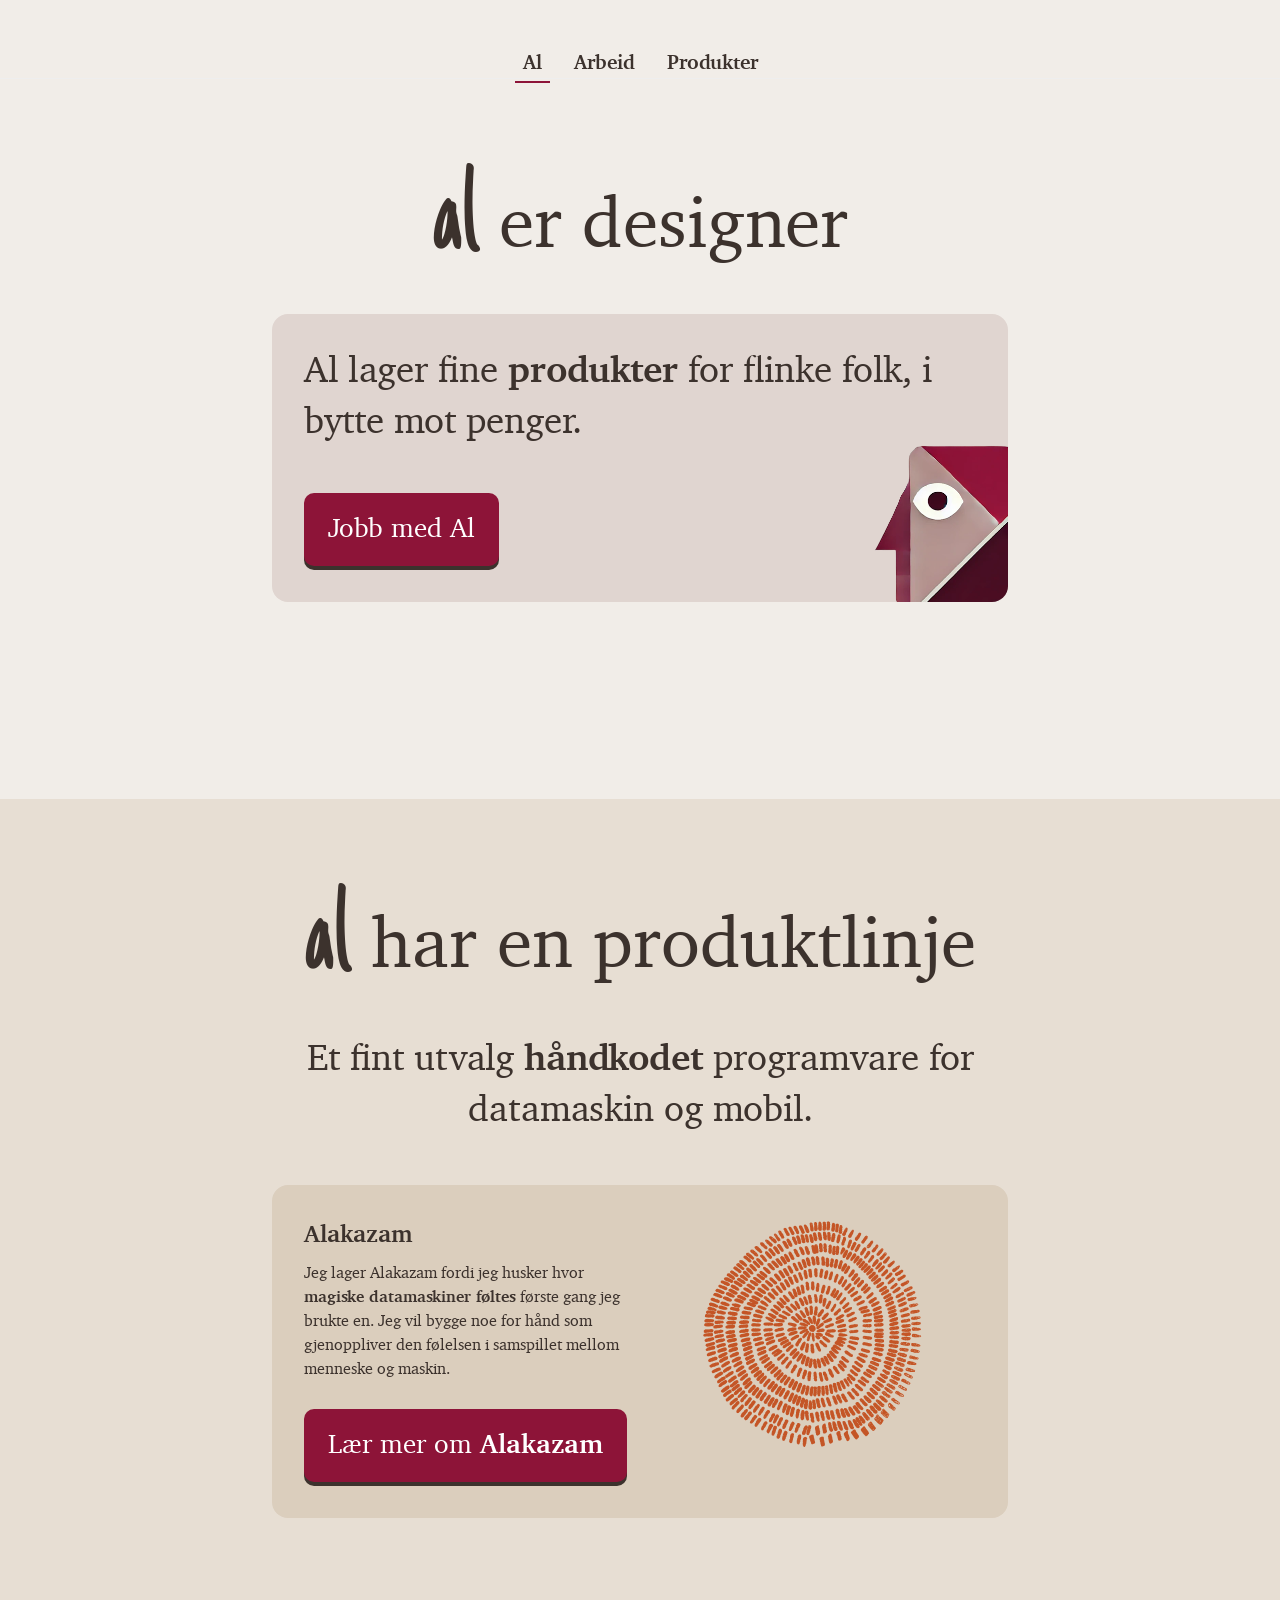
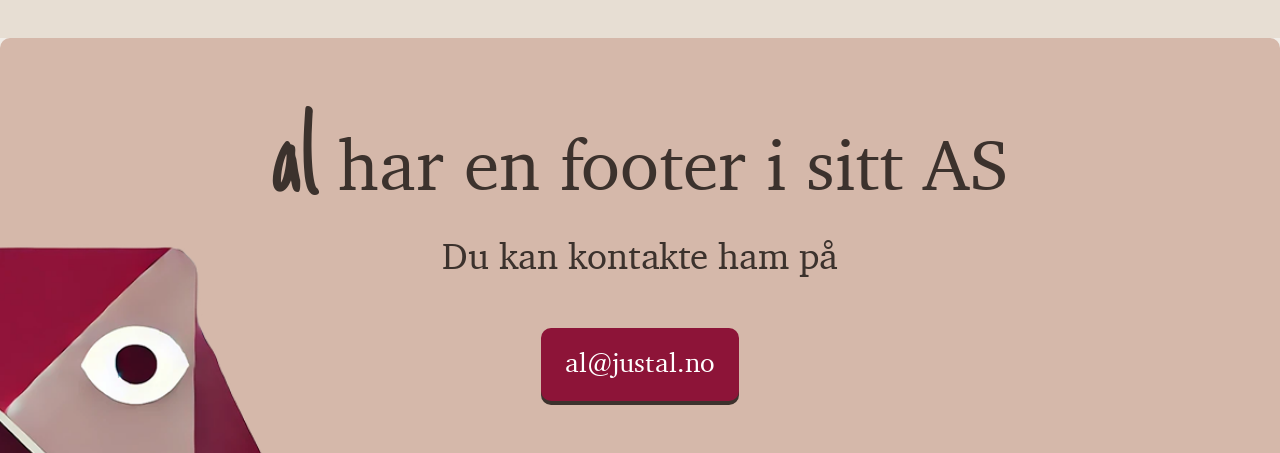
==== no/index.html @ 6697ef0c "SEO optimization, norwegian translation, and accesibility optimisation" ====
<!DOCTYPE html>
<html lang="no">
<head>
  <meta charset="UTF-8">
  <meta name="description" content="Al hjelper folk med å designe og bygge digitale produkter med klarhet, omtanke og kreativitet.">
  <meta name="viewport" content="width=device-width, initial-scale=1.0">
  <meta name="robots" content="index, follow">
  <link rel="canonical" href="https://justal.no/no/index.html">

  <meta property="og:title" content="Al – Produktdesign og brukerinnsikt">
  <meta property="og:description" content="UX-design, innsiktsarbeid og håndlagde digitale verktøy fra Al.">
  <meta property="og:url" content="https://justal.no/no/index.html">
  <meta property="og:type" content="website">
  <meta property="og:image" content="https://justal.no/assets/og-image.jpg">

  <meta name="twitter:card" content="summary_large_image">
  <meta name="twitter:title" content="Al – Produktdesign og brukerinnsikt">
  <meta name="twitter:description" content="UX-design, innsiktsarbeid og håndlagde digitale verktøy fra Al.">
  <meta name="twitter:image" content="https://justal.no/assets/og-image.jpg">

  <link rel="icon" type="image/png" href="/images/favicon-96x96.png" sizes="96x96" />
  <link rel="icon" type="image/svg+xml" href="/images/favicon.svg" />
  <link rel="shortcut icon" href="/images/favicon.ico" />
  <link rel="apple-touch-icon" sizes="180x180" href="/images/apple-touch-icon.png" />
  
  <link rel="manifest" href="/site.webmanifest">
  
  <title>Om Al – UX, Produktdesign og Produkttenkning</title>

  
  
  <!-- Main CSS -->
  <link href="https://calendar.google.com/calendar/scheduling-button-script.css" rel="stylesheet">
  <link rel="stylesheet" href="/css/variables.css">
  <link rel="stylesheet" href="/css/typography.css">
  <link rel="stylesheet" href="/css/style.css">
  

  <script type="application/ld+json">
    {
      "@context": "https://schema.org",
      "@type": "Organization",
      "name": "Al",
      "url": "https://justal.no/no",
      "logo": "https://justal.no/images/og-image.jpg",
      "contactPoint": {
        "@type": "ContactPoint",
        "email": "al@justal.no",
        "contactType": "Customer Support",
        "availableLanguage": ["Norwegian", "English"]
      }
    }
</script>   
</head>
<body>
  <a class="skip-to-content" href="#page-content">Hopp til hovedinnhold</a>
  
  <header role="banner">
    <nav role="navigation" aria-label="Hovednavigasjon">
      <ul>
        <li><a href="/no/index.html" class="focused-link">Al</a></li>
        <li><a href="/no/arbeid.html">Arbeid</a></li>
        <li><a href="/no/produkter.html">Produkter</a></li>
      </ul>
    </nav>
  </header>
  
  <main id="page-content" role="main" tabindex="-1" aria-labelledby="page-title">
    
    <!-- MVP stamp -->
    <!--<img 
      class="mvp-image" 
      src="/images/mvp.png" 
      alt="Bilde som symboliserer at denne nettsiden er en minimum levedyktig side"
    /> -->

    
    <section aria-labelledby="al-is-a-designer" class="al-is-a-designer">
      <div class="container">
        <h1 id="al-is-a-designer" class="mixed-header">
          <span class="brand-al">al</span> er <span class="regular-font">designer</span>
        </h1>
      
        <div class="promo-box" role="region" aria-labelledby="promo-box-title">
          <!-- Visually hidden heading if needed for screen readers, or keep it visible if you prefer -->
          <h3 id="promo-box-title" class="sr-only">Als tilbud</h3>
      
          <p class="promo-text">
            Al lager fine <b>produkter</b> for flinke folk, i bytte mot penger.
          </p>
          
          <div class="internal-link">
            <a href="/no/arbeid.html" class="btn work-with-al">
              Jobb med Al
            </a>
          </div>
          
      
          <!-- The image that sits at bottom-right, partially hidden -->
          <img 
            class="promo-image" 
            src="/images/als-face.png" 
            alt="Illustrasjon av Al som titter frem nede i høyre hjørne"
          />
        </div>
      </div>
      </section>


      <!--
      <section aria-labelledby="part of koolektivet" class="part-of-koolas">
        <div class="container">
          <h2 id="section-title" class="mixed-header">
           
            <span class="brand-al">al</span> er en del av <span class="regular-font">Koolas</span>
          </h2>
          <p class="promo-text centered-text">Et <b>kult kollektiv</b> av skapere som lager produkter i bytte mot penger</p>
          <div class="centered">
            <a href="/no/arbeid.html" class="secondary-button check-out-koolektivet">
              Sjekk ut koolas
            </a>
            <small class="fine-print centered-text" style="margin-top: 1rem;">Bare hvis du er interessert i de beste <br> kvalitetsproduktene tilgjengelig</small> 

          </div>
          
        </div>
      </section>

    -->   

      <section class="al-has-a-product-line" aria-labelledby="Al has a product line">
        <div class="container">

          <h2 id="section-title" class="mixed-header">
            <span class="brand-al">al</span> har en <span class="regular-font">produktlinje</span>
          </h2>
          <p class="promo-text centered-text">
            Et fint utvalg <b>håndkodet</b> programvare for datamaskin og mobil. 
          </p>


          <div class="flex-container">
            <div class="promo-box-small flex-container" role="region" aria-labelledby="promo-box-title" style="background-color:#DBCEBD;">
              <div class="box">
                 <!-- Visually hidden heading if needed for screen readers, or keep it visible if you prefer -->
                <h3 id="promo-box-title" class="sr-only">Als tilbud</h3>
          
                <h3>
                  Alakazam
                </h3>
                <p class="">
                  Jeg lager Alakazam fordi jeg husker hvor <b>magiske datamaskiner føltes</b> første gang jeg brukte en. Jeg vil bygge noe for hånd som gjenoppliver den følelsen i samspillet mellom menneske og maskin.
                </p>
                <a href="/no/produkter.html" class="btn check-out-koolektivet" style="margin-top: 1rem;">
                  Lær mer om <b>Alakazam</b>
                </a>
              </div>
              <div class="box centered-text">
                <img 
                  class="product-image" 
                  src="/images/alakazam.png" 
                  alt="Illustrasjon av Alakazam – et magisk, digitalt produkt laget av Al"
                />
              </div> 
            </div>
          </div>
          <div class="centered">
            
          </div>
        </div>

  

</section>

</main>

<footer role="contentinfo" aria-labelledby="footer-heading">
  <h2 id="footer-heading" class="mixed-header" style="margin-bottom: 0">
    <span class="brand-al">al</span> har en footer i sitt <span class="regular-font">AS</span>
  </h2>
  <p class="promo-text centered-text">Du kan kontakte ham på</p>
  <a href="mailto:al@justal.no" class="btn check-out-koolektivet">
    al@justal.no
  </a>

  <!-- footer image -->
  <img 
    class="footer-image" 
    src="/images/als-face.png" 
    alt="Illustrasjon av Al nederst på siden som en visuell signatur"
  />
</footer>

</body>
</html>
---- css/variables.css ----
/* -----------------------------------------------------
   1) Root-Level CSS Variables (Custom Properties)
   ----------------------------------------------------- */
   :root {
    /* Colors */
    --color-bg: #F1EDE8;
    --color-bg-secondary: #E7DED3; 
    --color-bg-tertiary: #D5B8AA;
    
    --color-raised-bg: #E0D5D0; 
    --color-text: #3C322D;
    --color-text-secondary: #3C322D; 
    --color-primary: #3C322D;
    --color-secondary: #ff6600;
    --color-accent: #8D1438;
    --color-footer-bg: #E0D5D0;
  
    /* Typography (font families, sizes) */
    --font-primary: 'XCharter', Georgia, "Times New Roman", Times, serif;
    --font-secondary: /* TODO: Replace with Figma Hand alternative when found */ 
                    system-ui, -apple-system, BlinkMacSystemFont, "Segoe UI",
                    Roboto, "Helvetica Neue", Arial, sans-serif;
  
    /* Base font sizes */
    --font-size-base: 16px; 
    --font-size-s:  0.75rem; 
    --font-size-h1: 4.5rem;
    --font-size-h2: 4.5rem;
    --font-size-h3: 1.5rem;
    --font-size-h4: 1.25rem;
    --promo-text: 2.3rem;
    --button-text: 1.7rem;
  
    /* Spacing */
    --spacing-xxs: 0.25rem;
    --spacing-xs: 0.5rem;
    --spacing-sm: 1rem;
    --spacing-md: 1.5rem;
    --spacing-lg: 2rem;
    --spacing-xl: 3rem;
    --spacing-xxl: 5rem;
  
    /* Breakpoints */
    --bp-mobile: 480px;
    --bp-tablet: 768px;
    --bp-desktop: 1024px;
    --bp-large-desktop: 1440px;

    /*container*/
    --container-width: 1000px;
  }

  @media (max-width: 768px) {
    :root {

      --font-size-s:  0.75rem; 
      --font-size-h1: 3.5rem;
      --font-size-h2: 3.5rem;
      --font-size-h3: 1rem;
      --font-size-h4: 1.25rem;
      --button-text: 1.3rem;
      --promo-text: 2rem;

    }
  }
  
  /* Mobile: max width 480px */
  @media (max-width: 480px) {
    :root {
      --font-size-s:  0.75rem; 
      --font-size-h1: 2.5rem;
      --font-size-h2: 2.5rem;
      --font-size-h3: 1.2rem;
      --font-size-h4: 1.25rem;
      --button-text: 1.3rem;
      --promo-text: 1.5rem;
    }

    .footer-image { 
      -webkit-transform: scaleX(-1);
      transform: scaleX(-1);
      position: relative; 
      left: -3rem; 
      bottom: -10rem; 
      width: 5rem; 
  
    }
  }
  
  /* Very small phones: max width 360px */
  @media (max-width: 360px) {
    :root {
      --font-size-s:  0.75rem; 
      --font-size-h1: 2rem;
      --font-size-h2: 2rem;
      --font-size-h3: 1.2rem;
      --font-size-h4: 1.25rem;
      --button-text: 1.3rem;
      --promo-text: 1.5rem;

      --button-text: 1rem;
      --promo-text: 1.5rem;
    }
  }

  /* -----------------------------------------------------
     2) Basic Resets / Global
     ----------------------------------------------------- */
  * {
    margin: 0;
    padding: 0;
    box-sizing: border-box;
  }

  html {
    font-size: var(--font-size-base);
    background: var(--color-bg);
    color: var(--color-text);
  }

  body {
    margin: 0 auto;

  }

  /* -----------------------------------------------------
---- css/typography.css ----
/* -----------------------------------------------------
   1) Font Faces
   ----------------------------------------------------- */

/* XCharter Font Faces */
@font-face {
    font-family: 'XCharter';
    src: url('../fonts/xcharter-roman-webfont.woff2') format('woff2'),
         url('../fonts/xcharter-roman-webfont.woff') format('woff');
    font-weight: normal;
    font-style: normal;
}

@font-face {
    font-family: 'XCharter';
    src: url('../fonts/xcharter-italic-webfont.woff2') format('woff2'),
         url('../fonts/xcharter-italic-webfont.woff') format('woff');
    font-weight: normal;
    font-style: italic;
}

@font-face {
    font-family: 'XCharter';
    src: url('../fonts/xcharter-bold-webfont.woff2') format('woff2'),
         url('../fonts/xcharter-bold-webfont.woff') format('woff');
    font-weight: bold;
    font-style: normal;
}

@font-face {
    font-family: 'XCharter';
    src: url('../fonts/xcharter-bolditalic-webfont.woff2') format('woff2'),
         url('../fonts/xcharter-bolditalic-webfont.woff') format('woff');
    font-weight: bold;
    font-style: italic;
}

@font-face {
    font-family: 'XCharter';
    src: url('../fonts/xcharter-slanted-webfont.woff2') format('woff2'),
         url('../fonts/xcharter-slanted-webfont.woff') format('woff');
    font-weight: normal;
    font-style: oblique;
}

@font-face {
    font-family: 'XCharter';
    src: url('../fonts/xcharter-boldslanted-webfont.woff2') format('woff2'),
         url('../fonts/xcharter-boldslanted-webfont.woff') format('woff');
    font-weight: bold;
    font-style: oblique;
}

@font-face {
    font-family: 'JustAnotherHand';
    src: url('../fonts/justanotherhand-regular-webfont.woff2') format('woff2'),
         url('../fonts/justanotherhand-regular-webfont.woff') format('woff');
    font-weight: bold;
    font-style: oblique;
}

/* -----------------------------------------------------
   2) Typography
   ----------------------------------------------------- */
---- css/style.css ----
/* -----------------------------------------------------
     2) Basic Resets / Global
     ----------------------------------------------------- */
  * {
    margin: 0;
    padding: 0;
    box-sizing: border-box;
  }

  .mvp-image {
    position: absolute; 
    top: 3rem; 
    right: 3rem; 
    width: 8rem;
  }
  
  html {
    font-size: var(--font-size-base);
    background: var(--color-bg);
    color: var(--color-text);
  }
  
  body {
    font-family: var(--font-primary);
    line-height: 1.5;
  }

  section { 
    padding-top: 4rem;
    padding-bottom: 4rem;
  }
  
  section:last-of-type {
    /* Styles here apply only to the last <section> on the page */
    margin-bottom: 0;

  }

  /* A class for our skip link */
  .skip-to-content {
    position: absolute;
    top: -999px;
    left: -999px;
    background: var(--color-primary);
    color: #fff;
    padding: var(--spacing-xs);
    z-index: 1000;
  }
  .skip-to-content:focus {
    top: 0;
    left: 0;
  }
  
  /* -----------------------------------------------------
     3) Header & Nav
     ----------------------------------------------------- */
  header {
    padding-top: var(--spacing-xl);
    background: var(--color-bg);
    border-bottom: 1px solid #eee;
  }
  
  nav ul {
    text-align: center;
    display: flex;
    justify-content: center;
    gap: var(--spacing-sm);
    list-style: none;
    padding-left: 0;
  }
  
  nav a {
    text-decoration: none;
    font-size: var(--font-size-h4);
    font-weight: 600;
    color: var(--color-text);
    padding: var(--spacing-xs) var(--spacing-xs);


    transform: translateY(0); /* Initial position */
    transition: 
    transform 0.3s cubic-bezier(0.34, 1.56, 0.64, 1), 
    box-shadow 0.3s cubic-bezier(0.34, 1.56, 0.64, 1), 
    background-color 0.2s ease-out;
  }

  .focused-link { 

    -webkit-box-shadow: 0px 2px 0px 0px var(--color-accent);
    -moz-box-shadow: 0px 2px 0px 0px var(--color-accent);
    box-shadow: 0px 2px 0px 0px var(--color-accent);

    transform: translateY(0px);
  }


  nav a:hover,
  nav a:focus {
    -webkit-box-shadow: 0px 2px 0px 0px var(--color-accent);
    -moz-box-shadow: 0px 2px 0px 0px var(--color-accent);
    box-shadow: 0px 2px 0px 0px var(--color-accent);

    transform: translateY(0px);
  }
  
  /* -----------------------------------------------------
     4) Main Content
     ----------------------------------------------------- */
  main {
    /*padding: var(--spacing-md);*/
    transition: opacity 0.3s ease-out; /* for fade animations */
    overflow: hidden;
  }
  
  /* Fade-out class for transitions */
  .fade-out {
    opacity: 0;
  }

  .container {
    max-width: 800px; /* Adjust as needed */
    width: 90%; /* Responsive: scales down nicely on smaller screens */
    margin: 0 auto; /* Centers horizontally */
    padding-left: 2rem; /* Adjust padding to your taste */
    padding-right: 2rem; /* Adjust padding to your taste */
    box-sizing: border-box; /* Includes padding in total width */
  }

  .centered {
    width: 100%;
    display: inline-block;
    text-align: center;
  }

  .centered-text {
    text-align: center;
  }
  
  /* Headings */
  h1 {
    font-size: var(--font-size-h1);
    margin-bottom: var(--spacing-lg);
  }
  h2 {
    font-size: var(--font-size-h2);
    margin-bottom: var(--spacing-sm);
  }
  h3 {
    font-size: var(--font-size-h3);
    margin-bottom: var(--spacing-xs);
  }
  p {
    margin-bottom: var(--spacing-sm);
  }

  .promo-text {
    font-size: var(--promo-text); /* slightly smaller than your big headers, but still large */
    margin-bottom: var(--spacing-xl);
    line-height: 1.4;
  }
  
  figure {
    margin: var(--spacing-sm) 0;
  }
  figcaption {
    font-size: 0.875rem;
    color: #666;
  }

  .fine-print {
    font-size: var(--font-size-s);
    font-weight: 100;
    color: var(--color-text-secondary); 
    display: block; 
    margin-top: 0.25rem; 
  }
  
  /* -----------------------------------------------------
     5) Footer
     ----------------------------------------------------- */
  footer {
    position:relative;
    overflow: hidden;
    background: var(--color-bg-tertiary);
    padding: var(--spacing-xl);
    text-align: center;
    border-radius: 10px 10px 0 0 ;
  }
  #year {
    font-weight: 600;
  }
  
  /* -----------------------------------------------------
     6) Media Queries
     ----------------------------------------------------- */
  /* Tablet and up */
  @media screen and (min-width: var(--bp-tablet)) {
    nav ul {
      gap: var(--spacing-md);
    }
    main {
      padding: var(--spacing-lg);
    }
    h1 {
      font-size: calc(var(--font-size-h1) * 1.1);
    }
  }
  
  /* Desktop and up */
  @media screen and (min-width: var(--bp-desktop)) {
    header {
      display: flex;
      align-items: center;
      justify-content: space-between;
    }
    
    nav ul {
      gap: var(--spacing-lg);
    }
    
    h1 {
      font-size: calc(var(--font-size-h1) * 1.2);
    }
  }
  
  /* Large Desktop */
  @media screen and (min-width: var(--bp-large-desktop)) {
    h1 {
      font-size: calc(var(--font-size-h1) * 1.3);
    }
  }



  /* 1) MIXED-FONT HEADER 
   - "AL" in Figma Hand, rest in Lava Devanagari (or your chosen body font) */

.mixed-header {
    font-size: var(--font-size-h1); /* or bigger if you prefer */
    font-weight: 100; 
    margin-bottom: var(--spacing-md);
    line-height: 1.2; /* to give it a bold, large look */
    text-align: center;
  }
  
  .mixed-header .brand-al {
    /* Figma Hand for "AL" */
    font-family: 'JustAnotherHand', cursive; /* Replace with your actual @font-face or external link */
    font-weight: 700; /* If needed. Adjust to your preference. */
    font-size: calc(var(--font-size-h1) * 1.7);
  }
  
  .mixed-header .regular-font {
    /* Lava Devanagari or your normal font */
    font-family: 'Lava Devanagari', var(--font-primary), sans-serif;
    font-weight: 500;
  }
  
  /* 2) PROMO BOX CONTAINER */
  
  .promo-box {
    position: relative;
    background: var(--color-raised-bg);
    border-radius: 1rem; /* Rounded corners */
    padding: var(--spacing-lg);


    overflow: hidden;
  }

  .promo-box-small {
    background: var(--color-raised-bg);
    border-radius: 1rem; /* Rounded corners */
    padding: var(--spacing-lg);
    margin-bottom: var(--spacing-lg);

    overflow: hidden;

    box-sizing: border-box;

    flex: 1;

    
  }

  .box {
    flex:1; 
  }

  .flex-container > * {
  }

  .flex-container {  
    width: 100%;

    display:flex; 
    gap: 1rem;
  }

  .service-container {
    text-align: center;
    flex: 1;
    padding: var(--spacing-md);
  }

  /*
    Spacing between sections
  */

  .space-above {
    margin-top: var(--spacing-lg);
  }
  
  
  
  /* 3) BUTTON STYLING 
     - A general .btn class if you're repeating this style across the site 
     - Then .work-with-al if you want further variations. */
  
  .secondary-button {
    display: inline-block;
    text-decoration: none;
    padding: var(--spacing-sm) var(--spacing-md);
    border: none;
    border-radius: 10px;
    font-weight: 200;
    font-size: var(--button-text);
    cursor: pointer;

    /* Example color scheme: brand color background, white text. */
    background-color: var(--color-primary);
    color: #fff;

    -webkit-box-shadow: 0px 0px 0px 0px #3C322D;
    -moz-box-shadow: 0px 0px 0px 0px #3C322D;
    box-shadow: 0px 0px 0px 0px #3C322D;

    transform: translateY(0); /* Initial position */
    transition: 
    transform 0.3s cubic-bezier(0.34, 1.56, 0.64, 1), 
    box-shadow 0.3s cubic-bezier(0.34, 1.56, 0.64, 1), 
    background-color 0.2s ease-out;
  }
  .btn {
    display: inline-block;
    text-decoration: none;
    padding: var(--spacing-sm) var(--spacing-md);
    border: none;
    border-radius: 10px;
    font-weight: 200;
    font-size: var(--button-text);
    cursor: pointer;

    /* Example color scheme: brand color background, white text. */
    background-color: var(--color-primary);
    color: #fff;

    -webkit-box-shadow: 0px 0px 0px 0px #3C322D;
    -moz-box-shadow: 0px 0px 0px 0px #3C322D;
    box-shadow: 0px 0px 0px 0px #3C322D;

    background-color: var(--color-accent);

    -webkit-box-shadow: 0px 4px 0px 0px #3C322D;
    -moz-box-shadow: 0px 4px 0px 0px #3C322D;
    box-shadow: 0px 4px 0px 0px #3C322D;

    transform: translateY(-4px);

    
  }
  
  .btn:hover,
  .btn:focus {
    background-color: var(--color-accent);

    -webkit-box-shadow: 0px 4px 0px 0px #3C322D;
    -moz-box-shadow: 0px 4px 0px 0px #3C322D;
    box-shadow: 0px 4px 0px 0px #3C322D;

    transform: translateY(-4px); /* Moves button slightly upwards */

  }
  
  /* .work-with-al specifically if you want different color/size: */
  .work-with-al {
    /* optional overrides, e.g.:
    background-color: var(--color-accent);
    min-width: 160px; 
    */
  }
  
  /* 4) PEEKING IMAGE 
     - Place it in bottom-right corner, partially out of the container */
  
  .promo-image {
    position: absolute;
    bottom: -1rem;  /* move the image partially out of the container */
    right: -1rem;   /* likewise for the right side */
    width: 150px;   /* adjust as needed */
    height: auto;
    pointer-events: none; /* it's decorative, so no clicks needed */
    z-index: 0;     /* behind text if overlapping */
  }

  @media (max-width: 480px) {

    .promo-image {
      position: absolute;
      bottom: -1rem;  /* move the image partially out of the container */
      right: -1rem;   /* likewise for the right side */
      width: 100px;   /* adjust as needed */
      height: auto;
      pointer-events: none; /* it's decorative, so no clicks needed */
      z-index: 0;     /* behind text if overlapping */
    }
  }

  .service-image {
    width: 10rem;
  }

  .footer-image { 
    -webkit-transform: scaleX(-1);
    transform: scaleX(-1);
    position: absolute; 
    left: -3rem; 
    bottom: -10rem; 
    width: 20rem; 

  }

  @media (max-width: 480px) {
    .footer-image { 
      -webkit-transform: scaleX(-1);
      transform: scaleX(-1);
      position: relative; 
      left: -5rem; 
      bottom: -6rem; 
      width: 20rem; 
  
    }
  }
  
  /* 5) Screen Reader Only class (optional) 
     - If you want to hide <h3 id="promo-box-title"> visually but keep it for screen readers */
  .sr-only {
    position: absolute !important;
    width: 1px; 
    height: 1px; 
    padding: 0; 
    margin: -1px; 
    overflow: hidden;
    clip: rect(0,0,0,0);
    white-space: nowrap; 
    border: 0;
  }



  /*
  SECTIONS
  */

  .al-has-a-product-line {
    background-color:var(--color-bg-secondary); 
  }

@media (max-width: 768px) {
  .container, .section {
    padding-left: var(--spacing-sm);
    padding-right: var(--spacing-sm);
    margin: 0 auto;
  }

  .flex-container {
    flex-direction: column;
    gap: var(--spacing-sm);
  }

  .btn {
    min-height: 44px;
    padding: var(--spacing-xs) var(--spacing-sm);
  }

  img {
    max-width: 100%;
    height: auto;
  }

  * {
    overflow-wrap: break-word;
    box-sizing: border-box;
  }
}

@media (max-width: 480px) {

  .container, .section {
    padding: var(--spacing-xs);
    margin: 0 auto;
  }


  .flex-container {
    flex-direction: column;
    gap: var(--spacing-xs);
  }

  .btn {
    min-height: 44px;
    padding: var(--spacing-xs) var(--spacing-sm);
  }

  img {
    max-width: 100%;
    height: auto;
  }

  * {
    overflow-wrap: break-word;
    box-sizing: border-box;
  }
}


/*sections */

.al-is-a-designer {
  min-height: 80vh; 
}
.part-of-koolas {
  padding-bottom: 8rem;
}
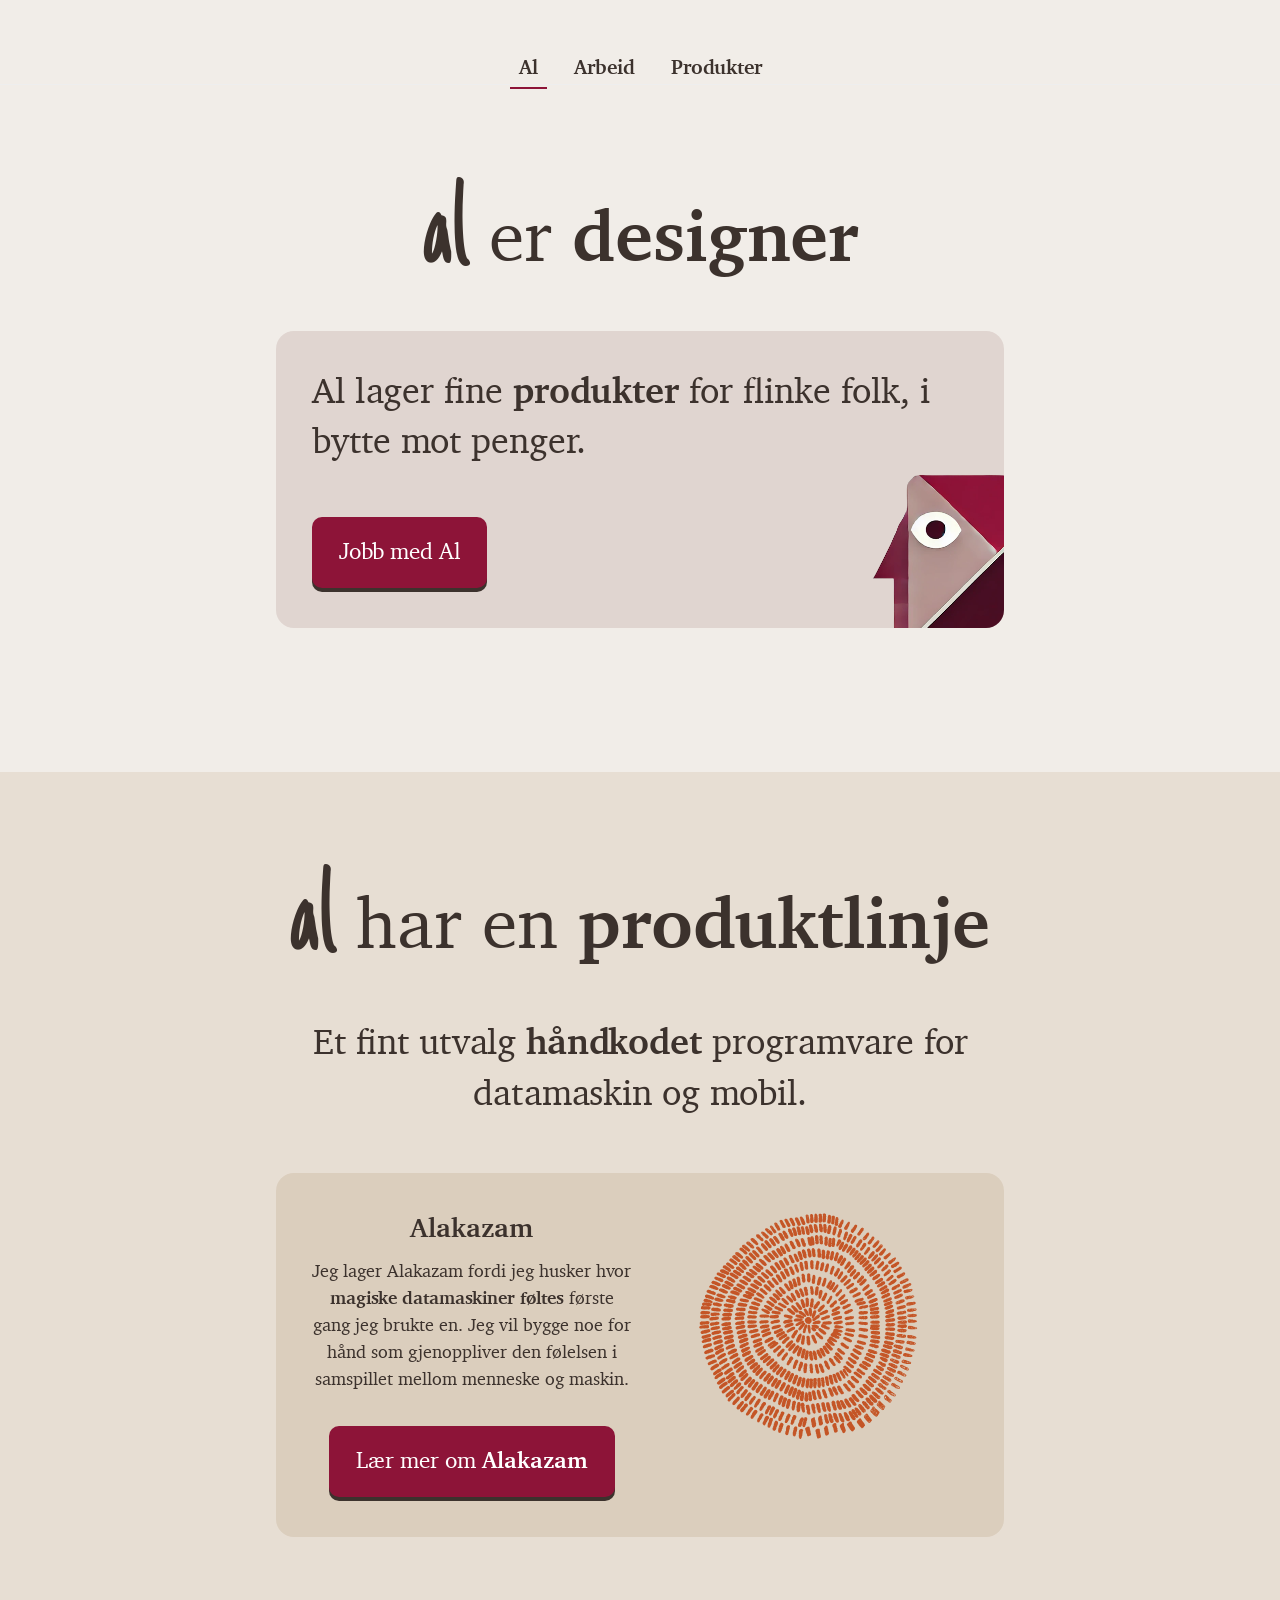
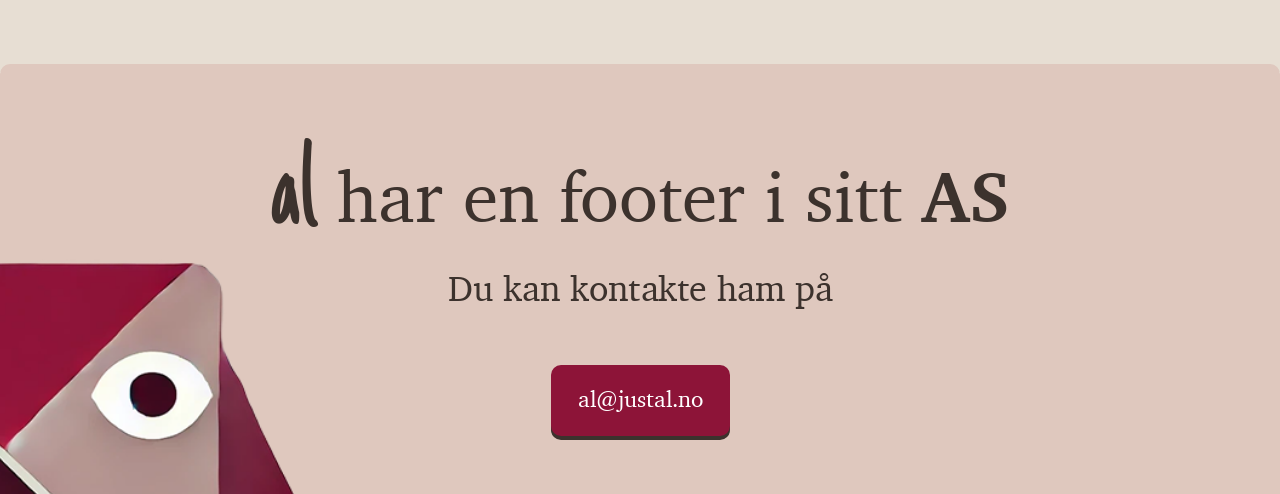
==== commit 83f3b48d: "added more images - should compress them next iteration" ====
--- a/no/index.html
+++ b/no/index.html
@@ -22,7 +22,7 @@
   <link rel="icon" type="image/svg+xml" href="/images/favicon.svg" />
   <link rel="shortcut icon" href="/images/favicon.ico" />
   <link rel="apple-touch-icon" sizes="180x180" href="/images/apple-touch-icon.png" />
-  
+
   <link rel="manifest" href="/site.webmanifest">
   
   <title>Om Al – UX, Produktdesign og Produkttenkning</title>
@@ -33,6 +33,11 @@
   <link href="https://calendar.google.com/calendar/scheduling-button-script.css" rel="stylesheet">
   <link rel="stylesheet" href="/css/variables.css">
   <link rel="stylesheet" href="/css/typography.css">
+
+  <link rel="stylesheet" href="/css/layout.css">
+  <link rel="stylesheet" href="/css/components.css">
+  <link rel="stylesheet" href="/css/pages.css">
+
   <link rel="stylesheet" href="/css/style.css">
   
 
--- a/css/variables.css
+++ b/css/variables.css
@@ -5,15 +5,17 @@
     /* Colors */
     --color-bg: #F1EDE8;
     --color-bg-secondary: #E7DED3; 
-    --color-bg-tertiary: #D5B8AA;
+    --color-raised-bg: #E0D5D0; 
+
+    --color-bg-tertiary: #DFC8BE;
+    --color-raised-bg-secondary: #E7DED3;
     
-    --color-raised-bg: #E0D5D0; 
     --color-text: #3C322D;
     --color-text-secondary: #3C322D; 
     --color-primary: #3C322D;
     --color-secondary: #ff6600;
     --color-accent: #8D1438;
-    --color-footer-bg: #E0D5D0;
+    --color-footer-bg: #E4D1C8;
   
     /* Typography (font families, sizes) */
     --font-primary: 'XCharter', Georgia, "Times New Roman", Times, serif;
@@ -22,14 +24,14 @@
                     Roboto, "Helvetica Neue", Arial, sans-serif;
   
     /* Base font sizes */
-    --font-size-base: 16px; 
+    --font-size-base: 18px; 
     --font-size-s:  0.75rem; 
-    --font-size-h1: 4.5rem;
-    --font-size-h2: 4.5rem;
+    --font-size-h1: 4rem;
+    --font-size-h2: 4rem;
     --font-size-h3: 1.5rem;
-    --font-size-h4: 1.25rem;
-    --promo-text: 2.3rem;
-    --button-text: 1.7rem;
+    --font-size-h4: 1.1rem;
+    --promo-text: 2rem;
+    --button-text: 1.3rem;
   
     /* Spacing */
     --spacing-xxs: 0.25rem;
@@ -41,6 +43,7 @@
     --spacing-xxl: 5rem;
   
     /* Breakpoints */
+    --bp-mobile-small: 360px;
     --bp-mobile: 480px;
     --bp-tablet: 768px;
     --bp-desktop: 1024px;
@@ -73,18 +76,10 @@
       --font-size-h3: 1.2rem;
       --font-size-h4: 1.25rem;
       --button-text: 1.3rem;
-      --promo-text: 1.5rem;
+      --promo-text: 1.4rem;
     }
 
-    .footer-image { 
-      -webkit-transform: scaleX(-1);
-      transform: scaleX(-1);
-      position: relative; 
-      left: -3rem; 
-      bottom: -10rem; 
-      width: 5rem; 
-  
-    }
+   
   }
   
   /* Very small phones: max width 360px */
@@ -95,32 +90,70 @@
       --font-size-h2: 2rem;
       --font-size-h3: 1.2rem;
       --font-size-h4: 1.25rem;
-      --button-text: 1.3rem;
-      --promo-text: 1.5rem;
 
       --button-text: 1rem;
-      --promo-text: 1.5rem;
+      --promo-text: 1.2rem;
     }
   }
 
-  /* -----------------------------------------------------
+   /* -----------------------------------------------------
      2) Basic Resets / Global
      ----------------------------------------------------- */
-  * {
-    margin: 0;
-    padding: 0;
-    box-sizing: border-box;
+     * {
+      margin: 0;
+      padding: 0;
+      box-sizing: border-box;
+    }
+  
+    .mvp-image {
+      position: absolute; 
+      top: 3rem; 
+      right: 3rem; 
+      width: 8rem;
+    }
+    
+    html {
+      font-size: var(--font-size-base);
+      background: var(--color-bg);
+      color: var(--color-text);
+    }
+    
+    body {
+      margin: 0 auto;
+      font-family: var(--font-primary);
+      line-height: 1.5;
+    }
+  
+    
+
+
+  /* 5) Screen Reader Only class (optional) 
+     - If you want to hide <h3 id="promo-box-title"> visually but keep it for screen readers */
+     .sr-only {
+      position: absolute !important;
+      width: 1px; 
+      height: 1px; 
+      padding: 0; 
+      margin: -1px; 
+      overflow: hidden;
+      clip: rect(0,0,0,0);
+      white-space: nowrap; 
+      border: 0;
+    }
+
+    /* A class for our skip link */
+  .skip-to-content {
+    position: absolute;
+    top: -999px;
+    left: -999px;
+    background: var(--color-primary);
+    color: #fff;
+    padding: var(--spacing-xs);
+    z-index: 1000;
   }
-
-  html {
-    font-size: var(--font-size-base);
-    background: var(--color-bg);
-    color: var(--color-text);
-  }
-
-  body {
-    margin: 0 auto;
-
+  .skip-to-content:focus {
+    top: 0;
+    left: 0;
   }
 
   /* -----------------------------------------------------
--- a/css/typography.css
+++ b/css/typography.css
@@ -55,12 +55,77 @@
     font-family: 'JustAnotherHand';
     src: url('../fonts/justanotherhand-regular-webfont.woff2') format('woff2'),
          url('../fonts/justanotherhand-regular-webfont.woff') format('woff');
-    font-weight: bold;
-    font-style: oblique;
+    font-weight: normal;
+    font-style: normal;
 }
 
 /* -----------------------------------------------------
    2) Typography
    ----------------------------------------------------- */
+
+
+.centered-text {
+    text-align: center;
+  }
+  
+  /* Headings */
+  h1 {
+    font-size: var(--font-size-h1);
+    margin-bottom: var(--spacing-lg);
+  }
+  h2 {
+    font-size: var(--font-size-h2);
+    margin-bottom: var(--spacing-sm);
+  }
+  h3 {
+    font-size: var(--font-size-h3);
+    margin-bottom: var(--spacing-xs);
+  }
+  p {
+    margin-bottom: var(--spacing-sm);
+  }
+
+  .promo-text {
+    font-size: var(--promo-text); /* slightly smaller than your big headers, but still large */
+    margin-bottom: var(--spacing-xl);
+    line-height: 1.4;
+  }
+  
+  figure {
+    margin: var(--spacing-sm) 0;
+  }
+  figcaption {
+    font-size: 0.875rem;
+    color: #666;
+  }
+
+  .fine-print {
+    font-size: var(--font-size-s);
+    font-weight: 100;
+    color: var(--color-text-secondary); 
+    display: block; 
+    margin-top: 0.25rem; 
+  }
    
-   +   /* 1) MIXED-FONT HEADER 
+   - "AL" in Figma Hand, rest in Lava Devanagari (or your chosen body font) */
+
+.mixed-header {
+    font-size: var(--font-size-h1); /* or bigger if you prefer */
+    font-weight: 100; 
+    margin-bottom: var(--spacing-md);
+    line-height: 1.2; /* to give it a bold, large look */
+    text-align: center;
+  }
+  
+  .mixed-header .brand-al {
+    /* Figma Hand for "AL" */
+    font-family: 'JustAnotherHand', cursive; /* Replace with your actual @font-face or external link */
+    font-size: calc(var(--font-size-h1) * 1.7);
+  }
+  
+  .mixed-header .regular-font {
+    /* Lava Devanagari or your normal font */
+    font-family: 'Lava Devanagari', var(--font-primary), sans-serif;
+    font-weight: 600;
+  }
--- a/css/layout.css
+++ b/css/layout.css
@@ -0,0 +1,100 @@
+main {
+    /*padding: var(--spacing-md);*/
+    transition: opacity 0.3s ease-out; /* for fade animations */
+    overflow: hidden;
+  }
+
+
+
+.container {
+    max-width: 800px; /* Adjust as needed */
+    width: 90%; /* Responsive: scales down nicely on smaller screens */
+    margin: 0 auto; /* Centers horizontally */
+    padding-left: 2rem; /* Adjust padding to your taste */
+    padding-right: 2rem; /* Adjust padding to your taste */
+    box-sizing: border-box; /* Includes padding in total width */
+  }
+
+  section { 
+    padding-top: 4rem;
+    padding-bottom: 4rem;
+  }
+  
+  section:last-of-type {
+    /* Styles here apply only to the last <section> on the page */
+    margin-bottom: 0;
+  }
+
+  
+  @media (max-width: 480px) {
+
+    .container, .section {
+      padding: var(--spacing-xs);
+      margin: 0 auto;
+    }
+  
+  
+    .flex-container {
+      flex-direction: column;
+      gap: var(--spacing-xs);
+    }
+  }
+
+  
+
+  .centered {
+    width: 100%;
+    display: inline-block;
+    text-align: center;
+  }
+ 
+ 
+ /*
+    Spacing between sections
+  */
+
+  .space-above {
+    margin-top: var(--spacing-lg);
+  }
+
+  .flex-container {  
+    width: 100%;
+
+    display:flex; 
+    gap: 1rem;
+  }
+
+  .service-container {
+    text-align: center;
+    flex: 1;
+    padding: var(--spacing-md);
+  }
+
+
+
+
+@media (max-width: 768px) {
+    .container, .section {
+      padding-left: var(--spacing-sm);
+      padding-right: var(--spacing-sm);
+      margin: 0 auto;
+    }
+
+    .flex-container {
+        flex-direction: column;
+        gap: var(--spacing-sm);
+      }
+}
+
+@media (max-width: 480px) {
+
+    .container, .section {
+      padding: var(--spacing-xs);
+      margin: 0 auto;
+    }
+  
+    .flex-container {
+      flex-direction: column;
+      gap: var(--spacing-xs);
+    }
+  }
--- a/css/components.css
+++ b/css/components.css
@@ -0,0 +1,339 @@
+
+/*
+    Navigation 
+*/
+
+/* -----------------------------------------------------
+     3) Header & Nav
+     ----------------------------------------------------- */
+     header {
+        padding-top: var(--spacing-xl);
+        background: var(--color-bg);
+        border-bottom: 1px solid #eee;
+      }
+      
+      nav ul {
+        text-align: center;
+        display: flex;
+        justify-content: center;
+        gap: var(--spacing-sm);
+        list-style: none;
+        padding-left: 0;
+      }
+      
+      nav a {
+        text-decoration: none;
+        font-size: var(--font-size-h4);
+        font-weight: 600;
+        color: var(--color-text);
+        padding: var(--spacing-xs) var(--spacing-xs);
+    
+    
+        transform: translateY(0); /* Initial position */
+        transition: 
+        transform 0.3s cubic-bezier(0.34, 1.56, 0.64, 1), 
+        box-shadow 0.3s cubic-bezier(0.34, 1.56, 0.64, 1), 
+        background-color 0.2s ease-out;
+      }
+    
+      .focused-link { 
+    
+        -webkit-box-shadow: 0px 2px 0px 0px var(--color-accent);
+        -moz-box-shadow: 0px 2px 0px 0px var(--color-accent);
+        box-shadow: 0px 2px 0px 0px var(--color-accent);
+    
+        transform: translateY(0px);
+      }
+    
+    
+      nav a:hover,
+      nav a:focus {
+        -webkit-box-shadow: 0px 2px 0px 0px var(--color-accent);
+        -moz-box-shadow: 0px 2px 0px 0px var(--color-accent);
+        box-shadow: 0px 2px 0px 0px var(--color-accent);
+    
+        transform: translateY(0px);
+      }
+
+/* Tablet and up */
+@media screen and (min-width: var(--bp-tablet)) {
+    nav ul {
+      gap: var(--spacing-md);
+    }
+    main {
+      padding: var(--spacing-lg);
+    }
+    h1 {
+      font-size: calc(var(--font-size-h1) * 1.1);
+    }
+  }
+  
+  /* Desktop and up */
+  @media screen and (min-width: var(--bp-desktop)) {
+    header {
+      display: flex;
+      align-items: center;
+      justify-content: space-between;
+    }
+    
+    nav ul {
+      gap: var(--spacing-lg);
+    }
+    
+    h1 {
+      font-size: calc(var(--font-size-h1) * 1.2);
+    }
+  }
+  
+  /* Large Desktop */
+  @media screen and (min-width: var(--bp-large-desktop)) {
+    h1 {
+      font-size: calc(var(--font-size-h1) * 1.3);
+    }
+  }
+
+
+
+
+/* 3) BUTTON STYLING 
+     - A general .btn class if you're repeating this style across the site 
+     - Then .work-with-al if you want further variations. */
+    :root {
+        --button-animation-distance: 4px; 
+    }
+    
+    .btn {
+        display: inline-block;
+        text-decoration: none;
+        padding: var(--spacing-sm) var(--spacing-md);
+        border: none;
+        border-radius: 10px;
+        font-weight: 200;
+        font-size: var(--button-text);
+        cursor: pointer;
+        color: #fff;
+
+        background-color: var(--color-accent);
+
+        -webkit-box-shadow: 0px 4px 0px 0px #3C322D;
+        -moz-box-shadow: 0px 4px 0px 0px #3C322D;
+        box-shadow: 0px 4px 0px 0px #3C322D;
+
+        transform: translateY(-4px);
+        transition: 
+        transform 0.3s cubic-bezier(0.34, 1.56, 0.64, 1), 
+        box-shadow 0.3s cubic-bezier(0.34, 1.56, 0.64, 1), 
+        background-color 0.2s ease-out;
+    }
+
+    @media (max-width: 768px) {
+    .btn {
+        min-height: 44px;
+        padding: var(--spacing-xs) var(--spacing-sm);
+    }
+    }
+      
+      .btn:hover,
+      .btn:focus {
+        background-color: var(--color-accent);
+    
+        -webkit-box-shadow: 0px 8px 0px 0px #3C322D;
+        -moz-box-shadow: 0px 8px 0px 0px #3C322D;
+        box-shadow: 0px 8px 0px 0px #3C322D;
+    
+        transform: translateY(-8px); /* Moves button slightly upwards */
+      }
+    
+      .secondary-button {
+        display: inline-block;
+        text-decoration: none;
+        padding: var(--spacing-sm) var(--spacing-md);
+        border: none;
+        border-radius: 10px;
+        font-weight: 200;
+        font-size: var(--button-text);
+        cursor: pointer;
+    
+        /* Example color scheme: brand color background, white text. */
+        background-color: var(--color-primary);
+        color: #fff;
+    
+        -webkit-box-shadow: 0px 4px 0px 0px #171311;
+        -moz-box-shadow: 0px 4px 0px 0px #171311;
+        box-shadow: 0px 4px 0px 0px #171311;
+    
+        transform: translateY(-4); /* Initial position */
+        transition: 
+        transform 0.3s cubic-bezier(0.34, 1.56, 0.64, 1), 
+        box-shadow 0.3s cubic-bezier(0.34, 1.56, 0.64, 1), 
+        background-color 0.2s ease-out;
+      }
+    
+      .secondary-button:hover,
+      .secondary-button:focus {
+    
+        -webkit-box-shadow: 0px 8px 0px 0px #171311;
+        -moz-box-shadow: 0px 8px 0px 0px #171311;
+        box-shadow: 0px 8px 0px 0px #171311;
+    
+        transform: translateY(-4px); /* Moves button slightly upwards */
+      }
+
+  @media (max-width: 480px) {
+    .btn {
+        padding: var(--spacing-sm) var(--spacing-sm);
+      }
+    
+      img {
+        max-width: 100%;
+        height: auto;
+      }
+    
+      * {
+        overflow-wrap: break-word;
+        box-sizing: border-box;
+      }
+
+    }
+
+
+      /* 4) Images
+      - should probably bundle some of this together
+      - also just cut the image instead of hiding parts of it...
+      */
+
+
+      .promo-image {
+        position: absolute;
+        bottom: -1rem;  /* move the image partially out of the container */
+        right: -1rem;   /* likewise for the right side */
+        width: 150px;   /* adjust as needed */
+        height: auto;
+        pointer-events: none; /* it's decorative, so no clicks needed */
+        z-index: 0;     /* behind text if overlapping */
+      }
+
+      .project-image { 
+        height: 12rem;
+      }
+    
+      @media (max-width: 480px) {
+    
+        .promo-image {
+          position: absolute;
+          bottom: -1rem;  /* move the image partially out of the container */
+          right: -1rem;   /* likewise for the right side */
+          width: 100px;   /* adjust as needed */
+          height: auto;
+          pointer-events: none; /* it's decorative, so no clicks needed */
+          z-index: 0;     /* behind text if overlapping */
+        }
+      }
+    
+      .service-image {
+        width: 10rem;
+      }
+    
+      
+
+
+
+/* 2) PROMO BOX CONTAINER */
+  
+  .promo-box {
+    position: relative;
+    background: var(--color-raised-bg);
+    border-radius: 1rem; /* Rounded corners */
+    padding: var(--spacing-lg);
+
+
+    overflow: hidden;
+  }
+
+  .promo-box-small {
+    background: var(--color-raised-bg-secondary);
+    border-radius: 1rem; /* Rounded corners */
+    padding: var(--spacing-lg);
+    margin-bottom: var(--spacing-lg);
+
+    text-align: center;
+
+    overflow: hidden;
+
+    box-sizing: border-box;
+
+    flex: 1;
+  }
+
+  @media (max-width: 480px) {
+    .box-a {
+      order:2;
+    }
+    .box-b {
+      order: 1;
+    }
+    .box-b img {
+      width: 80%;
+    }
+    .promo-box-small {
+      padding: var(--spacing-sm);
+      text-align: left;
+    }
+
+    .promo-box {
+        padding: var(--spacing-sm);
+      }
+    
+      .promo-box-small {
+        padding: var(--spacing-sm);
+        margin-bottom: var(--spacing-sm);
+      }
+
+  }
+
+
+
+
+  /* -----------------------------------------------------
+     5) Footer
+     ----------------------------------------------------- */
+     footer {
+        position:relative;
+        overflow: hidden;
+        background: var(--color-bg-tertiary);
+        padding: var(--spacing-xl);
+        text-align: center;
+        border-radius: 10px 10px 0 0 ;
+
+        margin-top:-8px;
+      }
+      #year {
+        font-weight: 600;
+      }
+
+      .footer-image { 
+        -webkit-transform: scaleX(-1);
+        transform: scaleX(-1);
+        position: absolute; 
+        left: -3rem; 
+        bottom: -10rem; 
+        width: 20rem; 
+    
+      }
+    
+      @media (max-width: 480px) {
+
+        .footer {
+            padding: var(--spacing-sm);
+        }
+        .footer-image { 
+          -webkit-transform: scaleX(-1);
+          transform: scaleX(-1);
+          position: relative; 
+          left: 0rem; 
+          bottom: -10rem; 
+          width: 20rem; 
+
+          transform: rotate(90deg);
+        }
+      }
--- a/css/pages.css
+++ b/css/pages.css
@@ -0,0 +1,27 @@
+
+.work-with-al {
+    /* optional overrides, e.g.:
+    background-color: var(--color-accent);
+    min-width: 160px; 
+    */
+  }
+
+
+/* SECTIONS
+*/
+.al-has-a-product-line {
+    background-color:var(--color-bg-secondary); 
+  }
+
+.al-is-a-designer {
+    padding-bottom: 8rem;
+}
+.part-of-koolas {
+    padding-bottom: 8rem;
+}
+
+@media (max-width: 480px) {
+    .al-is-a-designer {
+        padding-bottom: 4rem;
+    }
+}
--- a/css/style.css
+++ b/css/style.css
@@ -2,119 +2,16 @@
 
 
   
-  /* -----------------------------------------------------
-     2) Basic Resets / Global
-     ----------------------------------------------------- */
-  * {
-    margin: 0;
-    padding: 0;
-    box-sizing: border-box;
-  }
+ 
 
-  .mvp-image {
-    position: absolute; 
-    top: 3rem; 
-    right: 3rem; 
-    width: 8rem;
-  }
   
-  html {
-    font-size: var(--font-size-base);
-    background: var(--color-bg);
-    color: var(--color-text);
-  }
   
-  body {
-    font-family: var(--font-primary);
-    line-height: 1.5;
-  }
-
-  section { 
-    padding-top: 4rem;
-    padding-bottom: 4rem;
-  }
   
-  section:last-of-type {
-    /* Styles here apply only to the last <section> on the page */
-    margin-bottom: 0;
-
-  }
-
-  /* A class for our skip link */
-  .skip-to-content {
-    position: absolute;
-    top: -999px;
-    left: -999px;
-    background: var(--color-primary);
-    color: #fff;
-    padding: var(--spacing-xs);
-    z-index: 1000;
-  }
-  .skip-to-content:focus {
-    top: 0;
-    left: 0;
-  }
-  
-  /* -----------------------------------------------------
-     3) Header & Nav
-     ----------------------------------------------------- */
-  header {
-    padding-top: var(--spacing-xl);
-    background: var(--color-bg);
-    border-bottom: 1px solid #eee;
-  }
-  
-  nav ul {
-    text-align: center;
-    display: flex;
-    justify-content: center;
-    gap: var(--spacing-sm);
-    list-style: none;
-    padding-left: 0;
-  }
-  
-  nav a {
-    text-decoration: none;
-    font-size: var(--font-size-h4);
-    font-weight: 600;
-    color: var(--color-text);
-    padding: var(--spacing-xs) var(--spacing-xs);
-
-
-    transform: translateY(0); /* Initial position */
-    transition: 
-    transform 0.3s cubic-bezier(0.34, 1.56, 0.64, 1), 
-    box-shadow 0.3s cubic-bezier(0.34, 1.56, 0.64, 1), 
-    background-color 0.2s ease-out;
-  }
-
-  .focused-link { 
-
-    -webkit-box-shadow: 0px 2px 0px 0px var(--color-accent);
-    -moz-box-shadow: 0px 2px 0px 0px var(--color-accent);
-    box-shadow: 0px 2px 0px 0px var(--color-accent);
-
-    transform: translateY(0px);
-  }
-
-
-  nav a:hover,
-  nav a:focus {
-    -webkit-box-shadow: 0px 2px 0px 0px var(--color-accent);
-    -moz-box-shadow: 0px 2px 0px 0px var(--color-accent);
-    box-shadow: 0px 2px 0px 0px var(--color-accent);
-
-    transform: translateY(0px);
-  }
   
   /* -----------------------------------------------------
      4) Main Content
      ----------------------------------------------------- */
-  main {
-    /*padding: var(--spacing-md);*/
-    transition: opacity 0.3s ease-out; /* for fade animations */
-    overflow: hidden;
-  }
+  
   
   /* Fade-out class for transitions */
   .fade-out {
@@ -136,356 +33,21 @@
     text-align: center;
   }
 
-  .centered-text {
-    text-align: center;
-  }
   
-  /* Headings */
-  h1 {
-    font-size: var(--font-size-h1);
-    margin-bottom: var(--spacing-lg);
-  }
-  h2 {
-    font-size: var(--font-size-h2);
-    margin-bottom: var(--spacing-sm);
-  }
-  h3 {
-    font-size: var(--font-size-h3);
-    margin-bottom: var(--spacing-xs);
-  }
-  p {
-    margin-bottom: var(--spacing-sm);
-  }
-
-  .promo-text {
-    font-size: var(--promo-text); /* slightly smaller than your big headers, but still large */
-    margin-bottom: var(--spacing-xl);
-    line-height: 1.4;
-  }
   
-  figure {
-    margin: var(--spacing-sm) 0;
-  }
-  figcaption {
-    font-size: 0.875rem;
-    color: #666;
-  }
-
-  .fine-print {
-    font-size: var(--font-size-s);
-    font-weight: 100;
-    color: var(--color-text-secondary); 
-    display: block; 
-    margin-top: 0.25rem; 
-  }
   
-  /* -----------------------------------------------------
-     5) Footer
-     ----------------------------------------------------- */
-  footer {
-    position:relative;
-    overflow: hidden;
-    background: var(--color-bg-tertiary);
-    padding: var(--spacing-xl);
-    text-align: center;
-    border-radius: 10px 10px 0 0 ;
-  }
-  #year {
-    font-weight: 600;
-  }
-  
-  /* -----------------------------------------------------
-     6) Media Queries
-     ----------------------------------------------------- */
-  /* Tablet and up */
-  @media screen and (min-width: var(--bp-tablet)) {
-    nav ul {
-      gap: var(--spacing-md);
-    }
-    main {
-      padding: var(--spacing-lg);
-    }
-    h1 {
-      font-size: calc(var(--font-size-h1) * 1.1);
-    }
-  }
-  
-  /* Desktop and up */
-  @media screen and (min-width: var(--bp-desktop)) {
-    header {
-      display: flex;
-      align-items: center;
-      justify-content: space-between;
-    }
-    
-    nav ul {
-      gap: var(--spacing-lg);
-    }
-    
-    h1 {
-      font-size: calc(var(--font-size-h1) * 1.2);
-    }
-  }
-  
-  /* Large Desktop */
-  @media screen and (min-width: var(--bp-large-desktop)) {
-    h1 {
-      font-size: calc(var(--font-size-h1) * 1.3);
-    }
-  }
-
-
-
-  /* 1) MIXED-FONT HEADER 
-   - "AL" in Figma Hand, rest in Lava Devanagari (or your chosen body font) */
-
-.mixed-header {
-    font-size: var(--font-size-h1); /* or bigger if you prefer */
-    font-weight: 100; 
-    margin-bottom: var(--spacing-md);
-    line-height: 1.2; /* to give it a bold, large look */
-    text-align: center;
-  }
-  
-  .mixed-header .brand-al {
-    /* Figma Hand for "AL" */
-    font-family: 'JustAnotherHand', cursive; /* Replace with your actual @font-face or external link */
-    font-weight: 700; /* If needed. Adjust to your preference. */
-    font-size: calc(var(--font-size-h1) * 1.7);
-  }
-  
-  .mixed-header .regular-font {
-    /* Lava Devanagari or your normal font */
-    font-family: 'Lava Devanagari', var(--font-primary), sans-serif;
-    font-weight: 500;
-  }
-  
-  /* 2) PROMO BOX CONTAINER */
-  
-  .promo-box {
-    position: relative;
-    background: var(--color-raised-bg);
-    border-radius: 1rem; /* Rounded corners */
-    padding: var(--spacing-lg);
-
-
-    overflow: hidden;
-  }
-
-  .promo-box-small {
-    background: var(--color-raised-bg);
-    border-radius: 1rem; /* Rounded corners */
-    padding: var(--spacing-lg);
-    margin-bottom: var(--spacing-lg);
-
-    overflow: hidden;
-
-    box-sizing: border-box;
-
-    flex: 1;
-
-    
-  }
 
   .box {
     flex:1; 
   }
 
-  .flex-container > * {
-  }
-
-  .flex-container {  
-    width: 100%;
-
-    display:flex; 
-    gap: 1rem;
-  }
-
-  .service-container {
-    text-align: center;
-    flex: 1;
-    padding: var(--spacing-md);
-  }
-
-  /*
-    Spacing between sections
-  */
-
-  .space-above {
-    margin-top: var(--spacing-lg);
-  }
   
-  
-  
-  /* 3) BUTTON STYLING 
-     - A general .btn class if you're repeating this style across the site 
-     - Then .work-with-al if you want further variations. */
-  
-  .secondary-button {
-    display: inline-block;
-    text-decoration: none;
-    padding: var(--spacing-sm) var(--spacing-md);
-    border: none;
-    border-radius: 10px;
-    font-weight: 200;
-    font-size: var(--button-text);
-    cursor: pointer;
-
-    /* Example color scheme: brand color background, white text. */
-    background-color: var(--color-primary);
-    color: #fff;
-
-    -webkit-box-shadow: 0px 0px 0px 0px #3C322D;
-    -moz-box-shadow: 0px 0px 0px 0px #3C322D;
-    box-shadow: 0px 0px 0px 0px #3C322D;
-
-    transform: translateY(0); /* Initial position */
-    transition: 
-    transform 0.3s cubic-bezier(0.34, 1.56, 0.64, 1), 
-    box-shadow 0.3s cubic-bezier(0.34, 1.56, 0.64, 1), 
-    background-color 0.2s ease-out;
-  }
-  .btn {
-    display: inline-block;
-    text-decoration: none;
-    padding: var(--spacing-sm) var(--spacing-md);
-    border: none;
-    border-radius: 10px;
-    font-weight: 200;
-    font-size: var(--button-text);
-    cursor: pointer;
-
-    /* Example color scheme: brand color background, white text. */
-    background-color: var(--color-primary);
-    color: #fff;
-
-    -webkit-box-shadow: 0px 0px 0px 0px #3C322D;
-    -moz-box-shadow: 0px 0px 0px 0px #3C322D;
-    box-shadow: 0px 0px 0px 0px #3C322D;
-
-    background-color: var(--color-accent);
-
-    -webkit-box-shadow: 0px 4px 0px 0px #3C322D;
-    -moz-box-shadow: 0px 4px 0px 0px #3C322D;
-    box-shadow: 0px 4px 0px 0px #3C322D;
-
-    transform: translateY(-4px);
-
-    
-  }
-  
-  .btn:hover,
-  .btn:focus {
-    background-color: var(--color-accent);
-
-    -webkit-box-shadow: 0px 4px 0px 0px #3C322D;
-    -moz-box-shadow: 0px 4px 0px 0px #3C322D;
-    box-shadow: 0px 4px 0px 0px #3C322D;
-
-    transform: translateY(-4px); /* Moves button slightly upwards */
-
-  }
-  
-  /* .work-with-al specifically if you want different color/size: */
-  .work-with-al {
-    /* optional overrides, e.g.:
-    background-color: var(--color-accent);
-    min-width: 160px; 
-    */
-  }
-  
-  /* 4) PEEKING IMAGE 
-     - Place it in bottom-right corner, partially out of the container */
-  
-  .promo-image {
-    position: absolute;
-    bottom: -1rem;  /* move the image partially out of the container */
-    right: -1rem;   /* likewise for the right side */
-    width: 150px;   /* adjust as needed */
-    height: auto;
-    pointer-events: none; /* it's decorative, so no clicks needed */
-    z-index: 0;     /* behind text if overlapping */
-  }
-
-  @media (max-width: 480px) {
-
-    .promo-image {
-      position: absolute;
-      bottom: -1rem;  /* move the image partially out of the container */
-      right: -1rem;   /* likewise for the right side */
-      width: 100px;   /* adjust as needed */
-      height: auto;
-      pointer-events: none; /* it's decorative, so no clicks needed */
-      z-index: 0;     /* behind text if overlapping */
-    }
-  }
-
-  .service-image {
-    width: 10rem;
-  }
-
-  .footer-image { 
-    -webkit-transform: scaleX(-1);
-    transform: scaleX(-1);
-    position: absolute; 
-    left: -3rem; 
-    bottom: -10rem; 
-    width: 20rem; 
-
-  }
-
-  @media (max-width: 480px) {
-    .footer-image { 
-      -webkit-transform: scaleX(-1);
-      transform: scaleX(-1);
-      position: relative; 
-      left: -5rem; 
-      bottom: -6rem; 
-      width: 20rem; 
-  
-    }
-  }
-  
-  /* 5) Screen Reader Only class (optional) 
-     - If you want to hide <h3 id="promo-box-title"> visually but keep it for screen readers */
-  .sr-only {
-    position: absolute !important;
-    width: 1px; 
-    height: 1px; 
-    padding: 0; 
-    margin: -1px; 
-    overflow: hidden;
-    clip: rect(0,0,0,0);
-    white-space: nowrap; 
-    border: 0;
-  }
 
 
+  
+@media (max-width: 768px) {
 
-  /*
-  SECTIONS
-  */
-
-  .al-has-a-product-line {
-    background-color:var(--color-bg-secondary); 
-  }
-
-@media (max-width: 768px) {
-  .container, .section {
-    padding-left: var(--spacing-sm);
-    padding-right: var(--spacing-sm);
-    margin: 0 auto;
-  }
-
-  .flex-container {
-    flex-direction: column;
-    gap: var(--spacing-sm);
-  }
-
-  .btn {
-    min-height: 44px;
-    padding: var(--spacing-xs) var(--spacing-sm);
-  }
+  
 
   img {
     max-width: 100%;
@@ -511,28 +73,9 @@
     gap: var(--spacing-xs);
   }
 
-  .btn {
-    min-height: 44px;
-    padding: var(--spacing-xs) var(--spacing-sm);
-  }
-
-  img {
-    max-width: 100%;
-    height: auto;
-  }
-
-  * {
-    overflow-wrap: break-word;
-    box-sizing: border-box;
-  }
+  
 }
 
 
 /*sections */
 
-.al-is-a-designer {
-  min-height: 80vh; 
-}
-.part-of-koolas {
-  padding-bottom: 8rem;
-}
